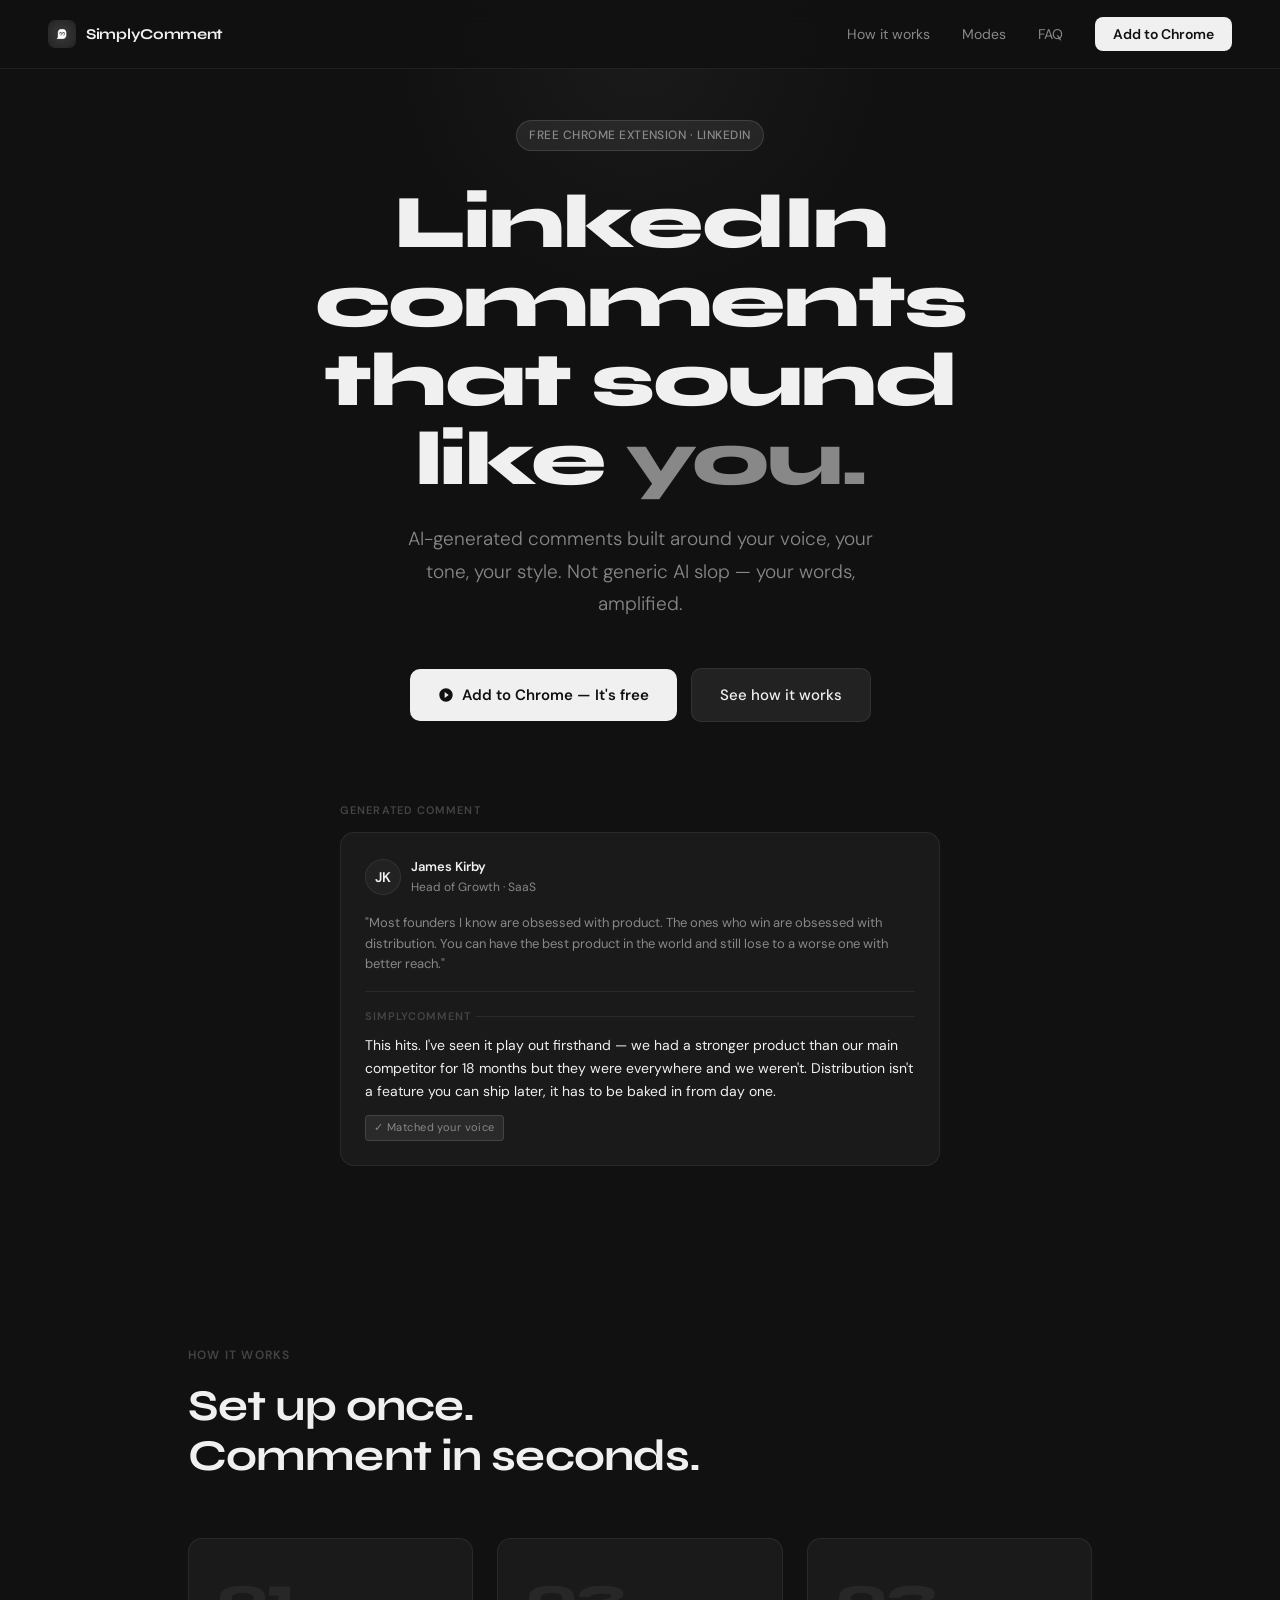
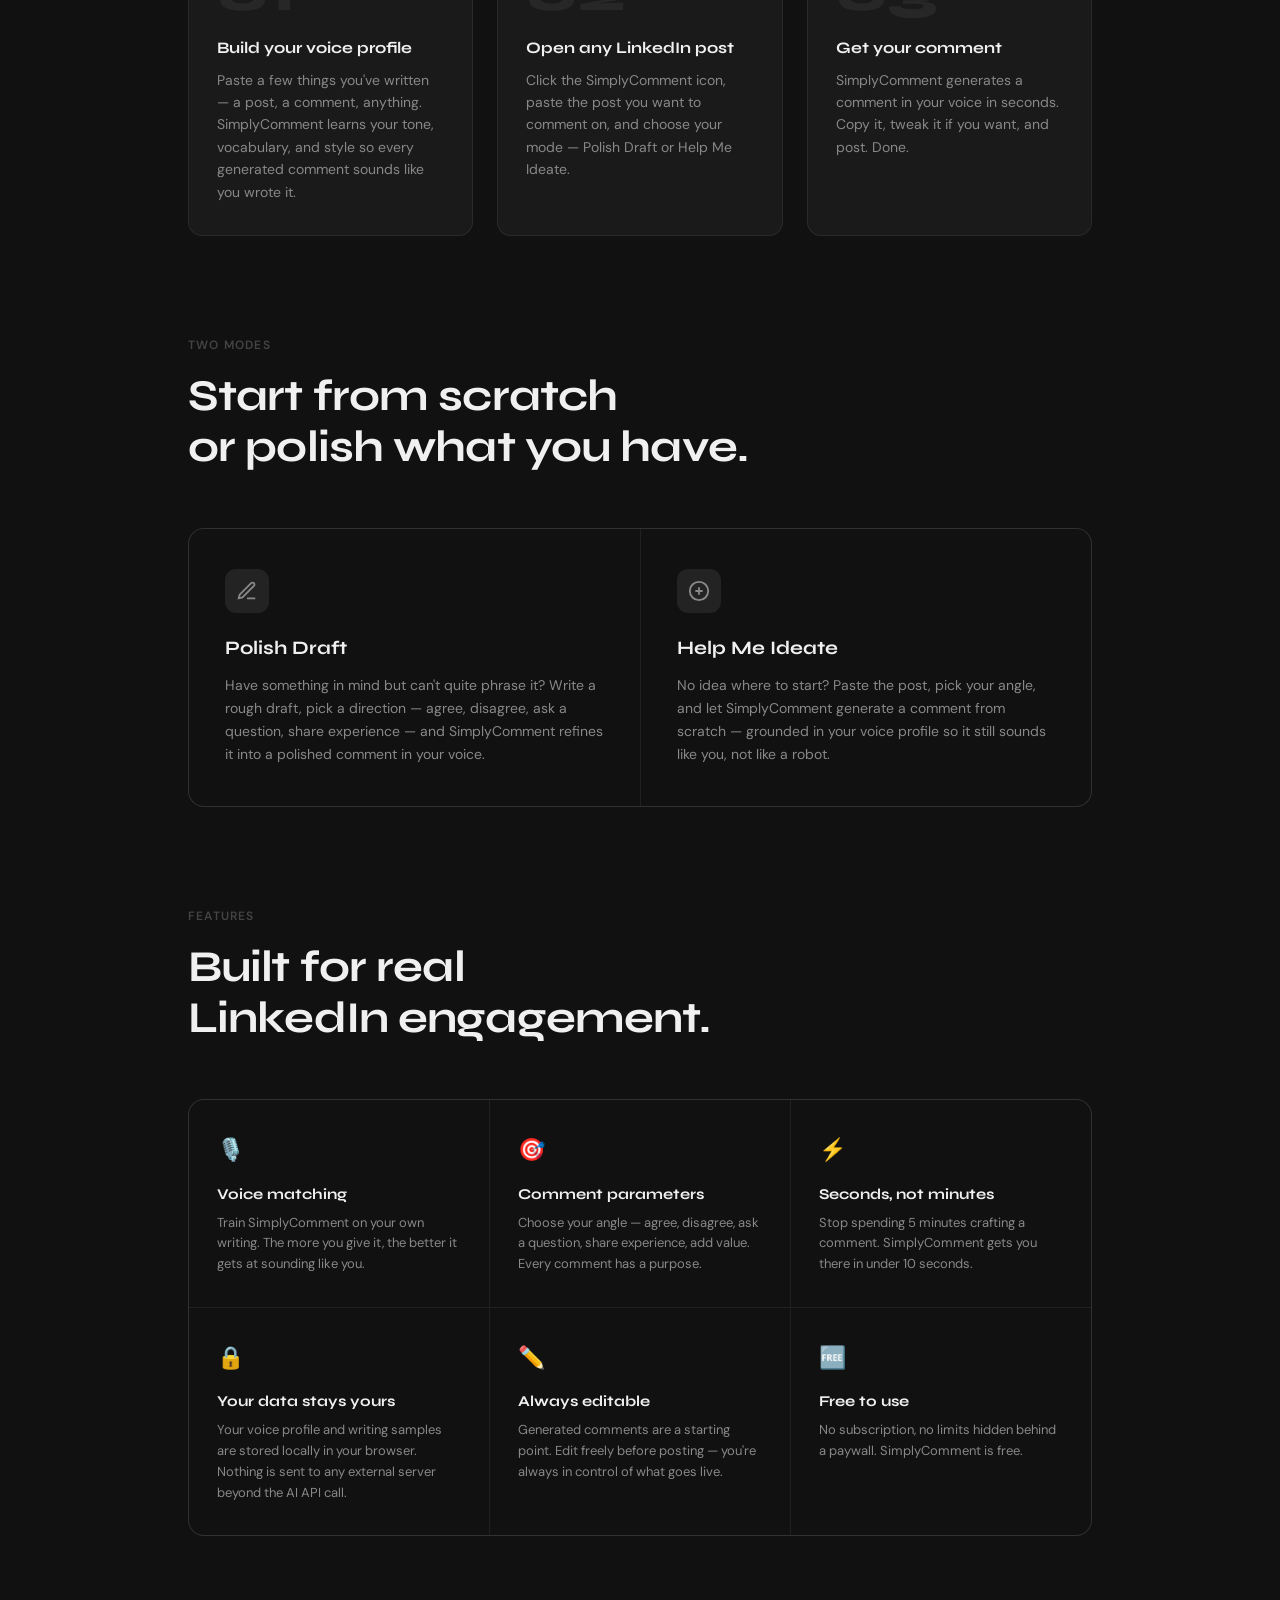
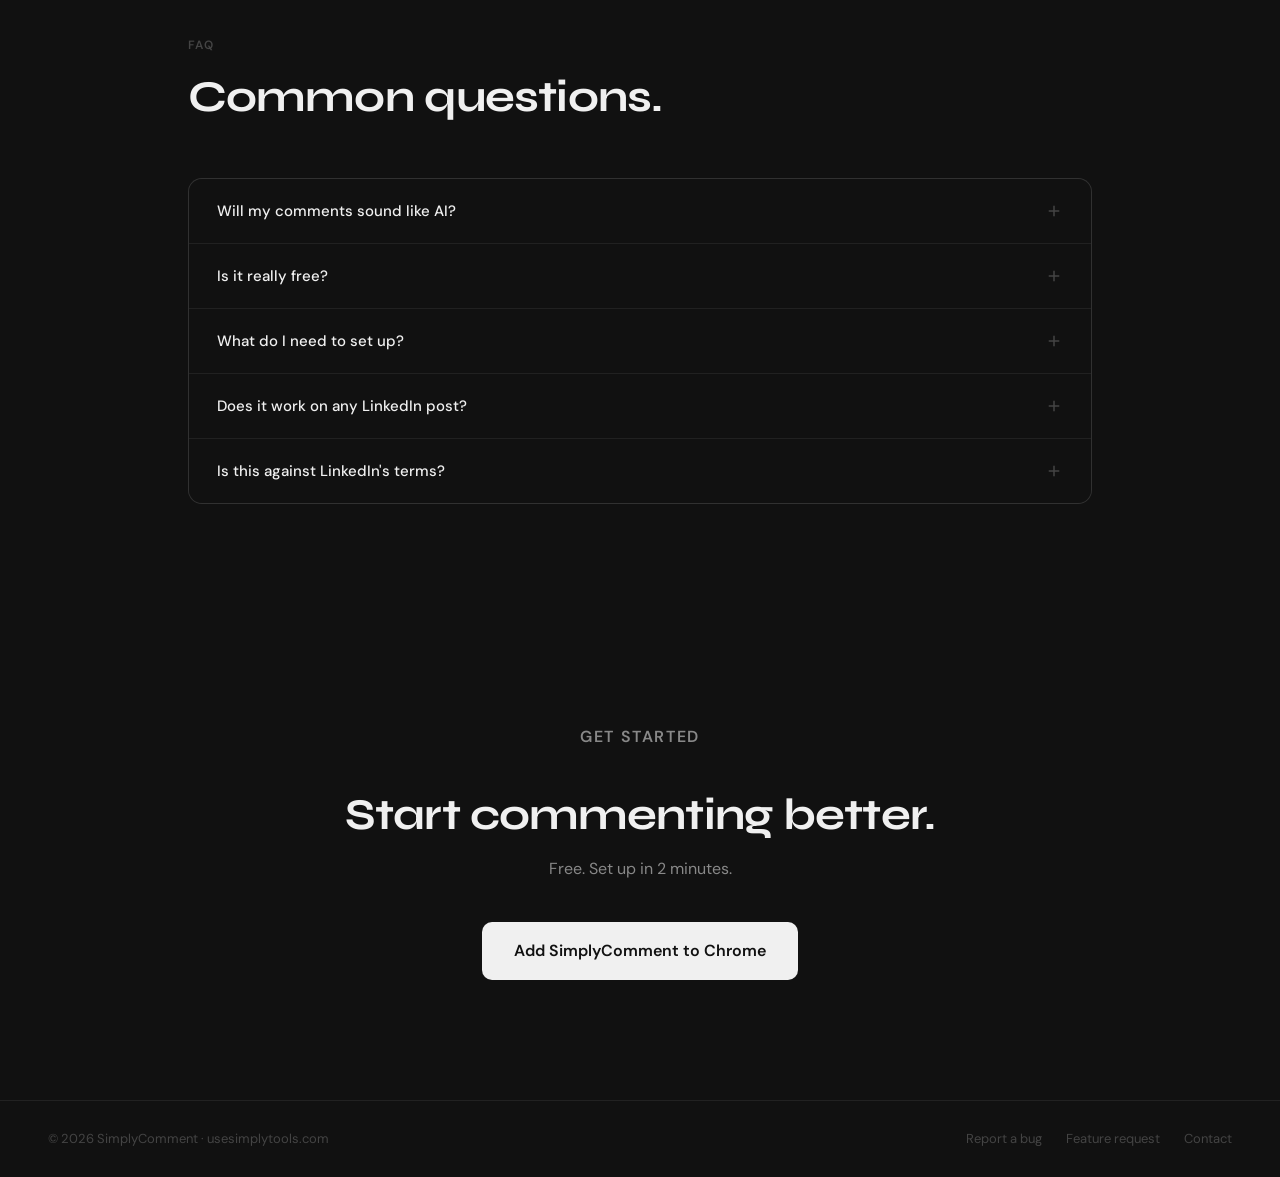
==== Website/index.html @ eca02850 "Add website branding and Tally feedback links, ship overlay and settings updates. Co-authored-by: Cu" ====
<!DOCTYPE html>
<html lang="en">
<head>
  <meta charset="UTF-8"/>
  <meta name="viewport" content="width=device-width, initial-scale=1.0"/>
  <title>SimplyComment — AI LinkedIn Comments That Sound Like You</title>
  <meta name="description" content="Generate personalised LinkedIn comments that match your tone and voice. Polish drafts or ideate from scratch. Free Chrome extension."/>
  <meta property="og:title" content="SimplyComment — AI LinkedIn Comments That Sound Like You"/>
  <meta property="og:description" content="Generate LinkedIn comments that match your tone. Built around your voice profile."/>
  <meta property="og:type" content="website"/>
  <link rel="icon" type="image/png" sizes="16x16" href="favicon.png"/>
  <link rel="apple-touch-icon" href="apple-touch-icon.png"/>
  <link rel="preconnect" href="https://fonts.googleapis.com"/>
  <link rel="preconnect" href="https://fonts.gstatic.com" crossorigin/>
  <link href="https://fonts.googleapis.com/css2?family=Syne:wght@400;500;600;700;800&family=DM+Sans:ital,wght@0,300;0,400;0,500;1,300&display=swap" rel="stylesheet"/>
  <style>
    *, *::before, *::after { box-sizing: border-box; margin: 0; padding: 0; }

    :root {
      --bg: #111111;
      --bg2: #1a1a1a;
      --bg3: #222222;
      --accent: #f0f0f0;
      --accent-dim: rgba(240,240,240,0.08);
      --accent-border: rgba(240,240,240,0.12);
      --text: #f0f0f0;
      --text2: #888;
      --text3: #444;
      --border: rgba(255,255,255,0.07);
    }

    html { scroll-behavior: smooth; }

    body {
      font-family: 'DM Sans', sans-serif;
      background: var(--bg);
      color: var(--text);
      line-height: 1.6;
      overflow-x: hidden;
    }

    /* ── Nav ── */
    nav {
      position: fixed;
      top: 0; left: 0; right: 0;
      z-index: 100;
      padding: 20px 48px;
      display: flex;
      align-items: center;
      justify-content: space-between;
      background: rgba(17,17,17,0.9);
      backdrop-filter: blur(12px);
      border-bottom: 1px solid var(--border);
    }

    .nav-logo {
      display: flex;
      align-items: center;
      gap: 10px;
      text-decoration: none;
      color: var(--text);
    }

    .nav-logomark {
      width: 28px;
      height: 28px;
      border-radius: 7px;
      overflow: hidden;
      flex-shrink: 0;
      background: var(--bg3);
    }

    .nav-logomark img {
      width: 100%;
      height: 100%;
      object-fit: cover;
    }

    .nav-name {
      font-family: 'Syne', sans-serif;
      font-weight: 700;
      font-size: 15px;
      letter-spacing: -0.02em;
    }

    .nav-links {
      display: flex;
      align-items: center;
      gap: 32px;
      list-style: none;
    }

    .nav-links a {
      color: var(--text2);
      text-decoration: none;
      font-size: 14px;
      transition: color 0.2s;
    }

    .nav-links a:hover { color: var(--text); }

    .nav-cta {
      background: var(--text) !important;
      color: #111 !important;
      padding: 8px 18px;
      border-radius: 8px;
      font-weight: 600 !important;
      transition: opacity 0.2s !important;
    }

    .nav-cta:hover { opacity: 0.85 !important; }

    /* ── Hero ── */
    .hero {
      min-height: 100vh;
      display: flex;
      flex-direction: column;
      align-items: center;
      justify-content: center;
      text-align: center;
      padding: 120px 40px 80px;
      position: relative;
      overflow: hidden;
    }

    .hero::before {
      content: '';
      position: absolute;
      top: -200px; left: 50%;
      transform: translateX(-50%);
      width: 500px; height: 500px;
      background: radial-gradient(circle, rgba(255,255,255,0.04) 0%, transparent 70%);
      pointer-events: none;
    }

    .hero-badge {
      display: inline-flex;
      align-items: center;
      gap: 6px;
      background: var(--accent-dim);
      border: 1px solid var(--accent-border);
      color: var(--text2);
      font-size: 12px;
      font-weight: 500;
      padding: 5px 12px;
      border-radius: 20px;
      margin-bottom: 32px;
      letter-spacing: 0.04em;
      text-transform: uppercase;
    }

    h1 {
      font-family: 'Syne', sans-serif;
      font-size: clamp(40px, 6.5vw, 76px);
      font-weight: 800;
      line-height: 1.04;
      letter-spacing: -0.03em;
      margin-bottom: 24px;
      max-width: 820px;
    }

    h1 em {
      font-style: normal;
      color: var(--text2);
    }

    .hero-sub {
      font-size: clamp(16px, 2vw, 19px);
      color: var(--text2);
      max-width: 480px;
      margin-bottom: 48px;
      font-weight: 300;
      line-height: 1.7;
    }

    .hero-actions {
      display: flex;
      align-items: center;
      gap: 14px;
      flex-wrap: wrap;
      justify-content: center;
      margin-bottom: 80px;
    }

    .btn-primary {
      display: inline-flex;
      align-items: center;
      gap: 8px;
      background: var(--text);
      color: #111;
      padding: 14px 28px;
      border-radius: 10px;
      text-decoration: none;
      font-weight: 600;
      font-size: 15px;
      transition: opacity 0.2s, transform 0.1s;
    }

    .btn-primary:hover { opacity: 0.9; transform: translateY(-1px); }

    .btn-secondary {
      display: inline-flex;
      align-items: center;
      gap: 8px;
      background: var(--bg3);
      color: var(--text);
      padding: 14px 28px;
      border-radius: 10px;
      text-decoration: none;
      font-weight: 500;
      font-size: 15px;
      border: 1px solid var(--border);
      transition: background 0.2s;
    }

    .btn-secondary:hover { background: #2a2a2a; }

    /* ── Comment demo card ── */
    .demo-wrap {
      width: 100%;
      max-width: 600px;
      display: flex;
      flex-direction: column;
      gap: 12px;
    }

    .demo-label {
      font-size: 11px;
      color: var(--text3);
      text-transform: uppercase;
      letter-spacing: 0.1em;
      text-align: left;
      font-weight: 600;
    }

    .demo-card {
      background: var(--bg2);
      border: 1px solid var(--border);
      border-radius: 14px;
      padding: 24px;
      text-align: left;
    }

    .demo-card-header {
      display: flex;
      align-items: center;
      gap: 10px;
      margin-bottom: 16px;
    }

    .demo-avatar {
      width: 36px;
      height: 36px;
      border-radius: 50%;
      background: var(--bg3);
      border: 1px solid var(--border);
      flex-shrink: 0;
      display: flex;
      align-items: center;
      justify-content: center;
      font-size: 14px;
      font-weight: 600;
    }

    .demo-meta { flex: 1; }
    .demo-name { font-size: 13px; font-weight: 600; }
    .demo-role { font-size: 12px; color: var(--text2); }

    .demo-post {
      font-size: 13px;
      color: var(--text2);
      line-height: 1.6;
      padding-bottom: 16px;
      border-bottom: 1px solid var(--border);
      margin-bottom: 16px;
    }

    .demo-comment-label {
      font-size: 11px;
      color: var(--text3);
      text-transform: uppercase;
      letter-spacing: 0.08em;
      font-weight: 600;
      margin-bottom: 8px;
      display: flex;
      align-items: center;
      gap: 6px;
    }

    .demo-comment-label::after {
      content: '';
      flex: 1;
      height: 1px;
      background: var(--border);
    }

    .demo-comment {
      font-size: 14px;
      color: var(--text);
      line-height: 1.65;
    }

    .demo-tag {
      display: inline-block;
      margin-top: 12px;
      font-size: 11px;
      background: var(--accent-dim);
      border: 1px solid var(--accent-border);
      color: var(--text2);
      padding: 3px 8px;
      border-radius: 4px;
      letter-spacing: 0.04em;
    }

    /* ── Section ── */
    .section {
      padding: 100px 48px;
      max-width: 1000px;
      margin: 0 auto;
    }

    .section-label {
      font-size: 12px;
      font-weight: 600;
      color: var(--text3);
      text-transform: uppercase;
      letter-spacing: 0.1em;
      margin-bottom: 16px;
    }

    h2 {
      font-family: 'Syne', sans-serif;
      font-size: clamp(28px, 4vw, 44px);
      font-weight: 700;
      letter-spacing: -0.02em;
      margin-bottom: 56px;
      line-height: 1.15;
    }

    /* ── How it works ── */
    .steps {
      display: grid;
      grid-template-columns: repeat(auto-fit, minmax(220px, 1fr));
      gap: 24px;
    }

    .step {
      background: var(--bg2);
      border: 1px solid var(--border);
      border-radius: 14px;
      padding: 32px 28px;
      transition: border-color 0.2s;
    }

    .step:hover { border-color: var(--accent-border); }

    .step-num {
      font-family: 'Syne', sans-serif;
      font-size: 48px;
      font-weight: 800;
      color: rgba(255,255,255,0.06);
      line-height: 1;
      margin-bottom: 16px;
    }

    .step h3 {
      font-family: 'Syne', sans-serif;
      font-size: 16px;
      font-weight: 700;
      margin-bottom: 8px;
    }

    .step p { font-size: 14px; color: var(--text2); line-height: 1.6; }

    /* ── Two modes ── */
    .modes {
      display: grid;
      grid-template-columns: 1fr 1fr;
      gap: 1px;
      background: var(--border);
      border: 1px solid var(--border);
      border-radius: 16px;
      overflow: hidden;
    }

    .mode {
      background: var(--bg);
      padding: 40px 36px;
      transition: background 0.2s;
    }

    .mode:hover { background: var(--bg2); }

    .mode-icon {
      width: 44px;
      height: 44px;
      background: var(--accent-dim);
      border-radius: 11px;
      display: flex;
      align-items: center;
      justify-content: center;
      margin-bottom: 20px;
    }

    .mode-icon svg { width: 22px; height: 22px; color: var(--text2); }

    .mode h3 {
      font-family: 'Syne', sans-serif;
      font-size: 19px;
      font-weight: 700;
      margin-bottom: 10px;
    }

    .mode p { font-size: 14px; color: var(--text2); line-height: 1.65; }

    /* ── Features ── */
    .features {
      display: grid;
      grid-template-columns: repeat(auto-fit, minmax(280px, 1fr));
      gap: 1px;
      background: var(--border);
      border: 1px solid var(--border);
      border-radius: 16px;
      overflow: hidden;
    }

    .feature {
      background: var(--bg);
      padding: 32px 28px;
      transition: background 0.2s;
    }

    .feature:hover { background: var(--bg2); }

    .feature-icon {
      font-size: 22px;
      margin-bottom: 14px;
    }

    .feature h3 {
      font-family: 'Syne', sans-serif;
      font-size: 15px;
      font-weight: 700;
      margin-bottom: 7px;
    }

    .feature p { font-size: 13px; color: var(--text2); line-height: 1.6; }

    /* ── FAQ ── */
    .faq-list {
      display: flex;
      flex-direction: column;
      gap: 1px;
      background: var(--border);
      border: 1px solid var(--border);
      border-radius: 14px;
      overflow: hidden;
    }

    .faq-item { background: var(--bg); }

    .faq-q {
      width: 100%;
      text-align: left;
      background: none;
      border: none;
      color: var(--text);
      padding: 22px 28px;
      font-size: 15px;
      font-weight: 500;
      cursor: pointer;
      display: flex;
      justify-content: space-between;
      align-items: center;
      gap: 16px;
      font-family: 'DM Sans', sans-serif;
      transition: background 0.15s;
    }

    .faq-q:hover { background: var(--bg2); }

    .faq-icon {
      width: 18px; height: 18px;
      flex-shrink: 0;
      color: var(--text3);
      transition: transform 0.2s;
    }

    .faq-item.open .faq-icon { transform: rotate(45deg); }

    .faq-a {
      display: none;
      padding: 0 28px 22px;
      font-size: 14px;
      color: var(--text2);
      line-height: 1.7;
    }

    .faq-item.open .faq-a { display: block; }

    /* ── Footer CTA ── */
    .footer-cta {
      padding: 120px 48px;
      text-align: center;
    }

    .footer-cta h2 { margin-bottom: 16px; }
    .footer-cta p { color: var(--text2); margin-bottom: 40px; font-size: 16px; }

    /* ── Footer ── */
    footer {
      border-top: 1px solid var(--border);
      padding: 28px 48px;
      display: flex;
      align-items: center;
      justify-content: space-between;
      gap: 16px;
      flex-wrap: wrap;
    }

    .footer-left { font-size: 13px; color: var(--text3); }
    .footer-left a { color: var(--text3); text-decoration: none; }

    .footer-links { display: flex; gap: 24px; }
    .footer-links a {
      font-size: 13px;
      color: var(--text3);
      text-decoration: none;
      transition: color 0.2s;
    }
    .footer-links a:hover { color: var(--text2); }

    /* ── Responsive ── */
    @media (max-width: 640px) {
      nav { padding: 16px 20px; }
      .nav-links { display: none; }
      .hero { padding: 100px 20px 60px; }
      .section { padding: 60px 20px; }
      .footer-cta { padding: 60px 20px; }
      footer { padding: 24px 20px; flex-direction: column; align-items: flex-start; }
      .modes { grid-template-columns: 1fr; }
    }
  </style>
</head>
<body>

  <!-- Nav -->
  <nav>
    <a href="/" class="nav-logo">
      <div class="nav-logomark">
        <img src="logo.png" alt="SimplyComment"/>
      </div>
      <span class="nav-name">SimplyComment</span>
    </a>
    <ul class="nav-links">
      <li><a href="#how-it-works">How it works</a></li>
      <li><a href="#modes">Modes</a></li>
      <li><a href="#faq">FAQ</a></li>
      <li><a href="https://chromewebstore.google.com/detail/simplycomment/elojcifdknhfknoifhdmhjhgbiejdcjo" target="_blank" class="nav-cta">Add to Chrome</a></li>
    </ul>
  </nav>

  <!-- Hero -->
  <section class="hero">
    <div class="hero-badge">Free Chrome Extension · LinkedIn</div>
    <h1>LinkedIn comments<br/>that sound like <em>you.</em></h1>
    <p class="hero-sub">AI-generated comments built around your voice, your tone, your style. Not generic AI slop — your words, amplified.</p>
    <div class="hero-actions">
      <a href="https://chromewebstore.google.com/detail/simplycomment/elojcifdknhfknoifhdmhjhgbiejdcjo" target="_blank" class="btn-primary">
        <svg width="16" height="16" viewBox="0 0 24 24" fill="currentColor"><path d="M12 2C6.48 2 2 6.48 2 12s4.48 10 10 10 10-4.48 10-10S17.52 2 12 2zm-2 14.5v-9l6 4.5-6 4.5z"/></svg>
        Add to Chrome — It's free
      </a>
      <a href="#how-it-works" class="btn-secondary">
        See how it works
      </a>
    </div>

    <!-- Demo card -->
    <div class="demo-wrap">
      <p class="demo-label">Generated comment</p>
      <div class="demo-card">
        <div class="demo-card-header">
          <div class="demo-avatar">JK</div>
          <div class="demo-meta">
            <div class="demo-name">James Kirby</div>
            <div class="demo-role">Head of Growth · SaaS</div>
          </div>
        </div>
        <p class="demo-post">"Most founders I know are obsessed with product. The ones who win are obsessed with distribution. You can have the best product in the world and still lose to a worse one with better reach."</p>
        <div class="demo-comment-label">SimplyComment</div>
        <p class="demo-comment">This hits. I've seen it play out firsthand — we had a stronger product than our main competitor for 18 months but they were everywhere and we weren't. Distribution isn't a feature you can ship later, it has to be baked in from day one.</p>
        <span class="demo-tag">✓ Matched your voice</span>
      </div>
    </div>
  </section>

  <!-- How it works -->
  <section class="section" id="how-it-works">
    <p class="section-label">How it works</p>
    <h2>Set up once.<br/>Comment in seconds.</h2>
    <div class="steps">
      <div class="step">
        <div class="step-num">01</div>
        <h3>Build your voice profile</h3>
        <p>Paste a few things you've written — a post, a comment, anything. SimplyComment learns your tone, vocabulary, and style so every generated comment sounds like you wrote it.</p>
      </div>
      <div class="step">
        <div class="step-num">02</div>
        <h3>Open any LinkedIn post</h3>
        <p>Click the SimplyComment icon, paste the post you want to comment on, and choose your mode — Polish Draft or Help Me Ideate.</p>
      </div>
      <div class="step">
        <div class="step-num">03</div>
        <h3>Get your comment</h3>
        <p>SimplyComment generates a comment in your voice in seconds. Copy it, tweak it if you want, and post. Done.</p>
      </div>
    </div>
  </section>

  <!-- Two modes -->
  <section class="section" style="padding-top:0;" id="modes">
    <p class="section-label">Two modes</p>
    <h2>Start from scratch<br/>or polish what you have.</h2>
    <div class="modes">
      <div class="mode">
        <div class="mode-icon">
          <svg viewBox="0 0 24 24" fill="none" stroke="currentColor" stroke-width="2">
            <path d="M12 20h9"/><path d="M16.5 3.5a2.121 2.121 0 0 1 3 3L7 19l-4 1 1-4L16.5 3.5z"/>
          </svg>
        </div>
        <h3>Polish Draft</h3>
        <p>Have something in mind but can't quite phrase it? Write a rough draft, pick a direction — agree, disagree, ask a question, share experience — and SimplyComment refines it into a polished comment in your voice.</p>
      </div>
      <div class="mode">
        <div class="mode-icon">
          <svg viewBox="0 0 24 24" fill="none" stroke="currentColor" stroke-width="2">
            <circle cx="12" cy="12" r="10"/><line x1="12" y1="8" x2="12" y2="16"/><line x1="8" y1="12" x2="16" y2="12"/>
          </svg>
        </div>
        <h3>Help Me Ideate</h3>
        <p>No idea where to start? Paste the post, pick your angle, and let SimplyComment generate a comment from scratch — grounded in your voice profile so it still sounds like you, not like a robot.</p>
      </div>
    </div>
  </section>

  <!-- Features -->
  <section class="section" style="padding-top:0;">
    <p class="section-label">Features</p>
    <h2>Built for real<br/>LinkedIn engagement.</h2>
    <div class="features">
      <div class="feature">
        <div class="feature-icon">🎙️</div>
        <h3>Voice matching</h3>
        <p>Train SimplyComment on your own writing. The more you give it, the better it gets at sounding like you.</p>
      </div>
      <div class="feature">
        <div class="feature-icon">🎯</div>
        <h3>Comment parameters</h3>
        <p>Choose your angle — agree, disagree, ask a question, share experience, add value. Every comment has a purpose.</p>
      </div>
      <div class="feature">
        <div class="feature-icon">⚡</div>
        <h3>Seconds, not minutes</h3>
        <p>Stop spending 5 minutes crafting a comment. SimplyComment gets you there in under 10 seconds.</p>
      </div>
      <div class="feature">
        <div class="feature-icon">🔒</div>
        <h3>Your data stays yours</h3>
        <p>Your voice profile and writing samples are stored locally in your browser. Nothing is sent to any external server beyond the AI API call.</p>
      </div>
      <div class="feature">
        <div class="feature-icon">✏️</div>
        <h3>Always editable</h3>
        <p>Generated comments are a starting point. Edit freely before posting — you're always in control of what goes live.</p>
      </div>
      <div class="feature">
        <div class="feature-icon">🆓</div>
        <h3>Free to use</h3>
        <p>No subscription, no limits hidden behind a paywall. SimplyComment is free.</p>
      </div>
    </div>
  </section>

  <!-- FAQ -->
  <section class="section" style="padding-top:0;" id="faq">
    <p class="section-label">FAQ</p>
    <h2>Common questions.</h2>
    <div class="faq-list">
      <div class="faq-item">
        <button class="faq-q">
          Will my comments sound like AI?
          <svg class="faq-icon" viewBox="0 0 24 24" fill="none" stroke="currentColor" stroke-width="2"><line x1="12" y1="5" x2="12" y2="19"/><line x1="5" y1="12" x2="19" y2="12"/></svg>
        </button>
        <div class="faq-a">That's exactly what we designed against. SimplyComment builds a voice profile from your own writing, so generated comments reflect your vocabulary, sentence structure, and tone. The more writing samples you give it, the more authentic the output. You should still review before posting — but they won't read like generic AI.</div>
      </div>
      <div class="faq-item">
        <button class="faq-q">
          Is it really free?
          <svg class="faq-icon" viewBox="0 0 24 24" fill="none" stroke="currentColor" stroke-width="2"><line x1="12" y1="5" x2="12" y2="19"/><line x1="5" y1="12" x2="19" y2="12"/></svg>
        </button>
        <div class="faq-a">Yes. No subscription, no credit limit, no premium tier. SimplyComment is free.</div>
      </div>
      <div class="faq-item">
        <button class="faq-q">
          What do I need to set up?
          <svg class="faq-icon" viewBox="0 0 24 24" fill="none" stroke="currentColor" stroke-width="2"><line x1="12" y1="5" x2="12" y2="19"/><line x1="5" y1="12" x2="19" y2="12"/></svg>
        </button>
        <div class="faq-a">Install the extension, then go to Settings and fill in your name, industry, and LinkedIn URL. Paste at least one post and one comment you've written — this trains your voice profile. That's it. The whole setup takes about 2 minutes.</div>
      </div>
      <div class="faq-item">
        <button class="faq-q">
          Does it work on any LinkedIn post?
          <svg class="faq-icon" viewBox="0 0 24 24" fill="none" stroke="currentColor" stroke-width="2"><line x1="12" y1="5" x2="12" y2="19"/><line x1="5" y1="12" x2="19" y2="12"/></svg>
        </button>
        <div class="faq-a">Yes. You paste the post text into the SimplyComment popup, so it works on any LinkedIn post regardless of format.</div>
      </div>
      <div class="faq-item">
        <button class="faq-q">
          Is this against LinkedIn's terms?
          <svg class="faq-icon" viewBox="0 0 24 24" fill="none" stroke="currentColor" stroke-width="2"><line x1="12" y1="5" x2="12" y2="19"/><line x1="5" y1="12" x2="19" y2="12"/></svg>
        </button>
        <div class="faq-a">SimplyComment is a writing assistant — it helps you write better comments, just like using Grammarly or any other writing tool. You review and post the comment yourself. It does not automate any LinkedIn actions or interact with LinkedIn's API.</div>
      </div>
    </div>
  </section>

  <!-- Footer CTA -->
  <section class="footer-cta">
    <p class="section-label">Get started</p>
    <h2>Start commenting better.</h2>
    <p>Free. Set up in 2 minutes.</p>
    <a href="https://chromewebstore.google.com/detail/simplycomment/elojcifdknhfknoifhdmhjhgbiejdcjo" target="_blank" class="btn-primary" style="font-size:16px;padding:16px 32px;">
      Add SimplyComment to Chrome
    </a>
  </section>

  <!-- Footer -->
  <footer>
    <div class="footer-left">
      <span>© 2026 SimplyComment · </span>
      <a href="https://usesimplytools.com" target="_blank">usesimplytools.com</a>
    </div>
    <div class="footer-links">
      <a href="https://tally.so/r/lbY7ZV" target="_blank" rel="noopener noreferrer">Report a bug</a>
      <a href="https://tally.so/r/9qREPE" target="_blank" rel="noopener noreferrer">Feature request</a>
      <a href="mailto:hello@usesimplytools.com">Contact</a>
    </div>
  </footer>

  <script>
    document.querySelectorAll('.faq-q').forEach(btn => {
      btn.addEventListener('click', () => {
        const item = btn.parentElement;
        const isOpen = item.classList.contains('open');
        document.querySelectorAll('.faq-item').forEach(i => i.classList.remove('open'));
        if (!isOpen) item.classList.add('open');
      });
    });

    const observer = new IntersectionObserver(entries => {
      entries.forEach(e => {
        if (e.isIntersecting) {
          e.target.style.opacity = '1';
          e.target.style.transform = 'translateY(0)';
        }
      });
    }, { threshold: 0.1 });

    document.querySelectorAll('.step, .feature, .mode').forEach(el => {
      el.style.opacity = '0';
      el.style.transform = 'translateY(20px)';
      el.style.transition = 'opacity 0.5s ease, transform 0.5s ease';
      observer.observe(el);
    });
  </script>
</body>
</html>
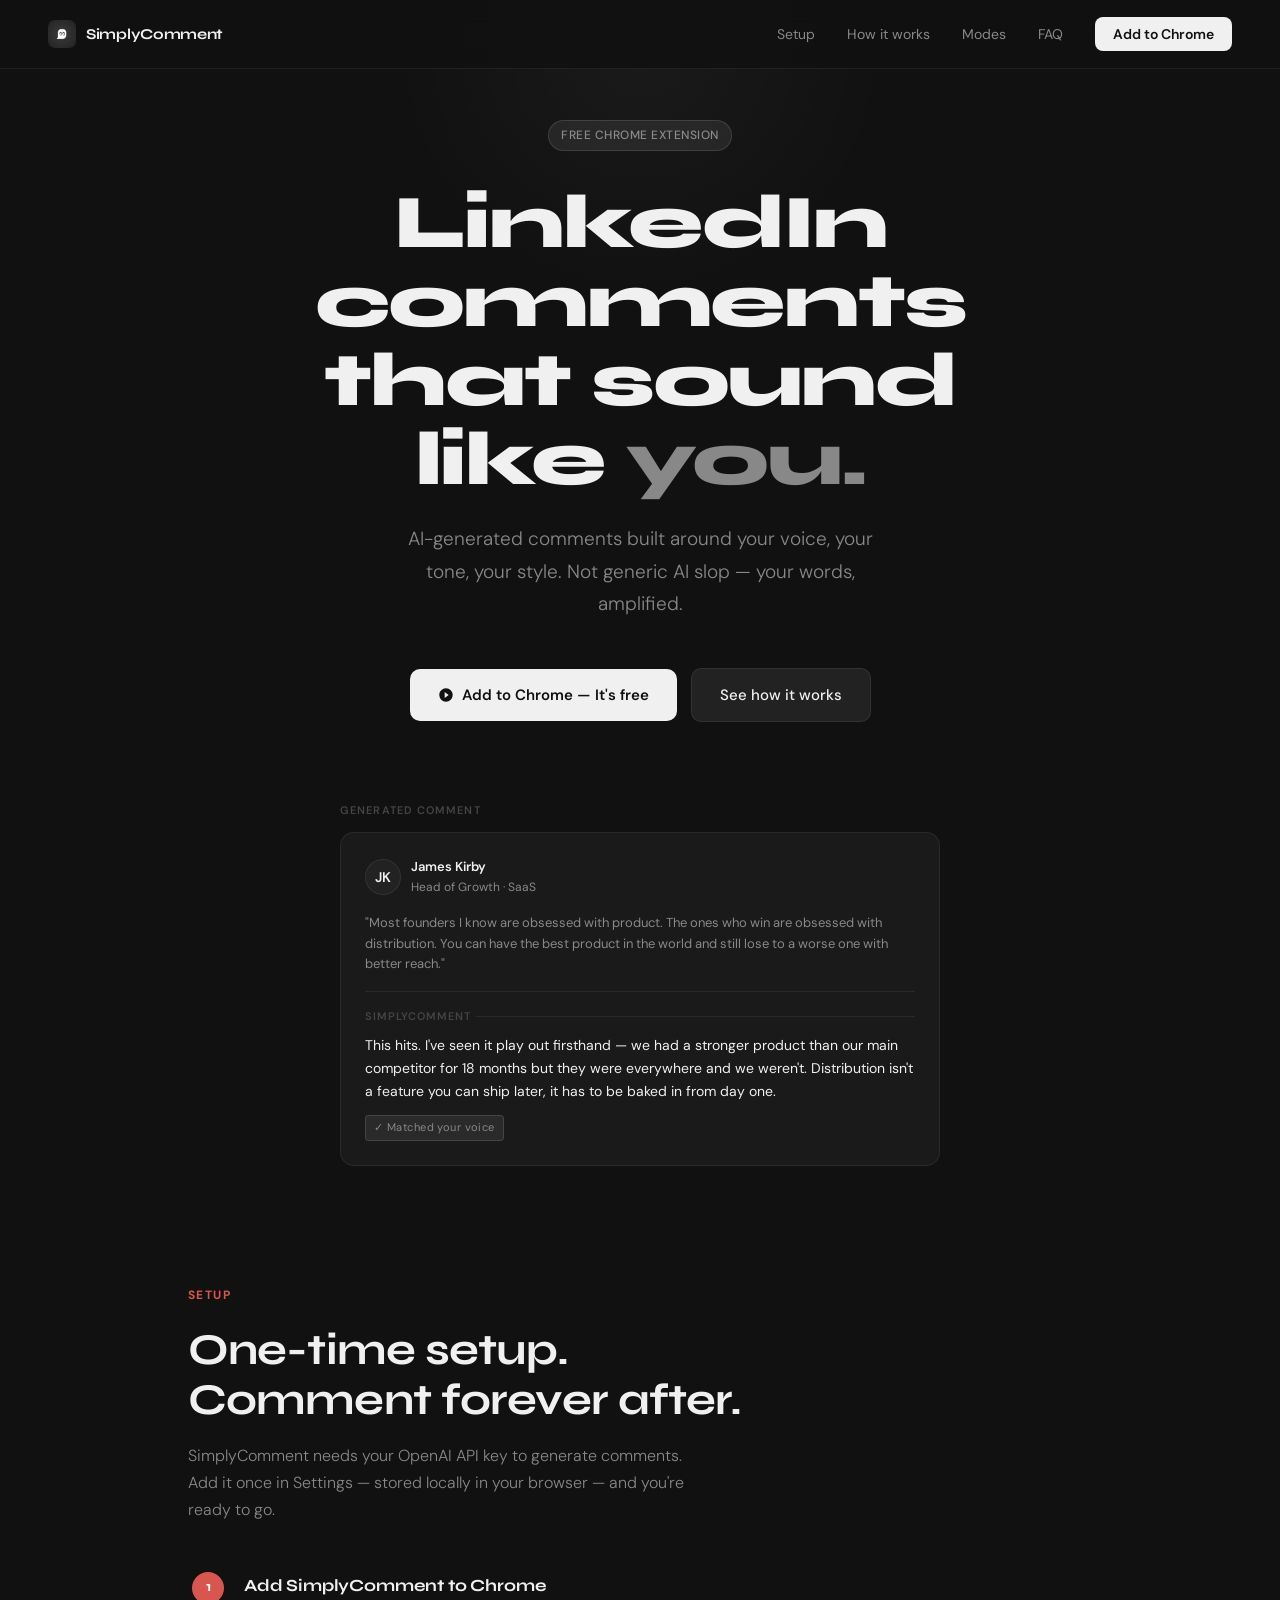
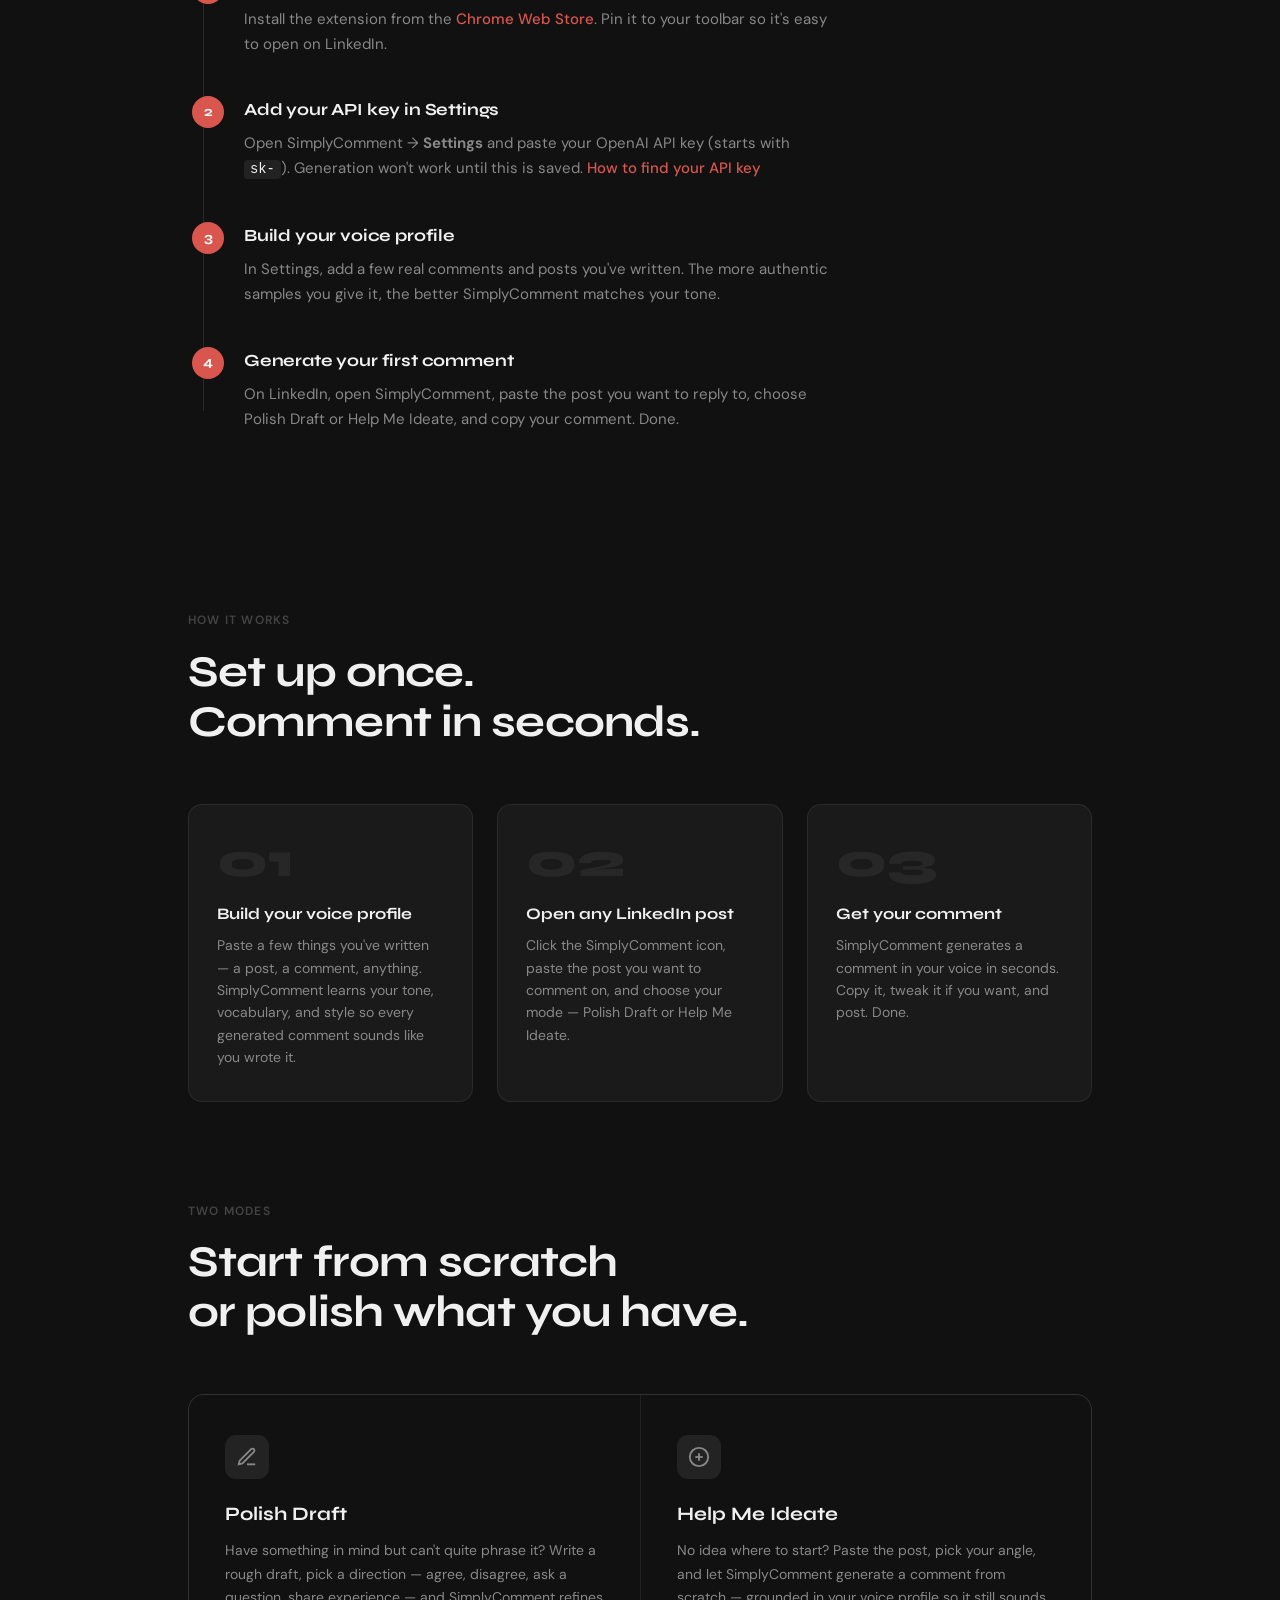
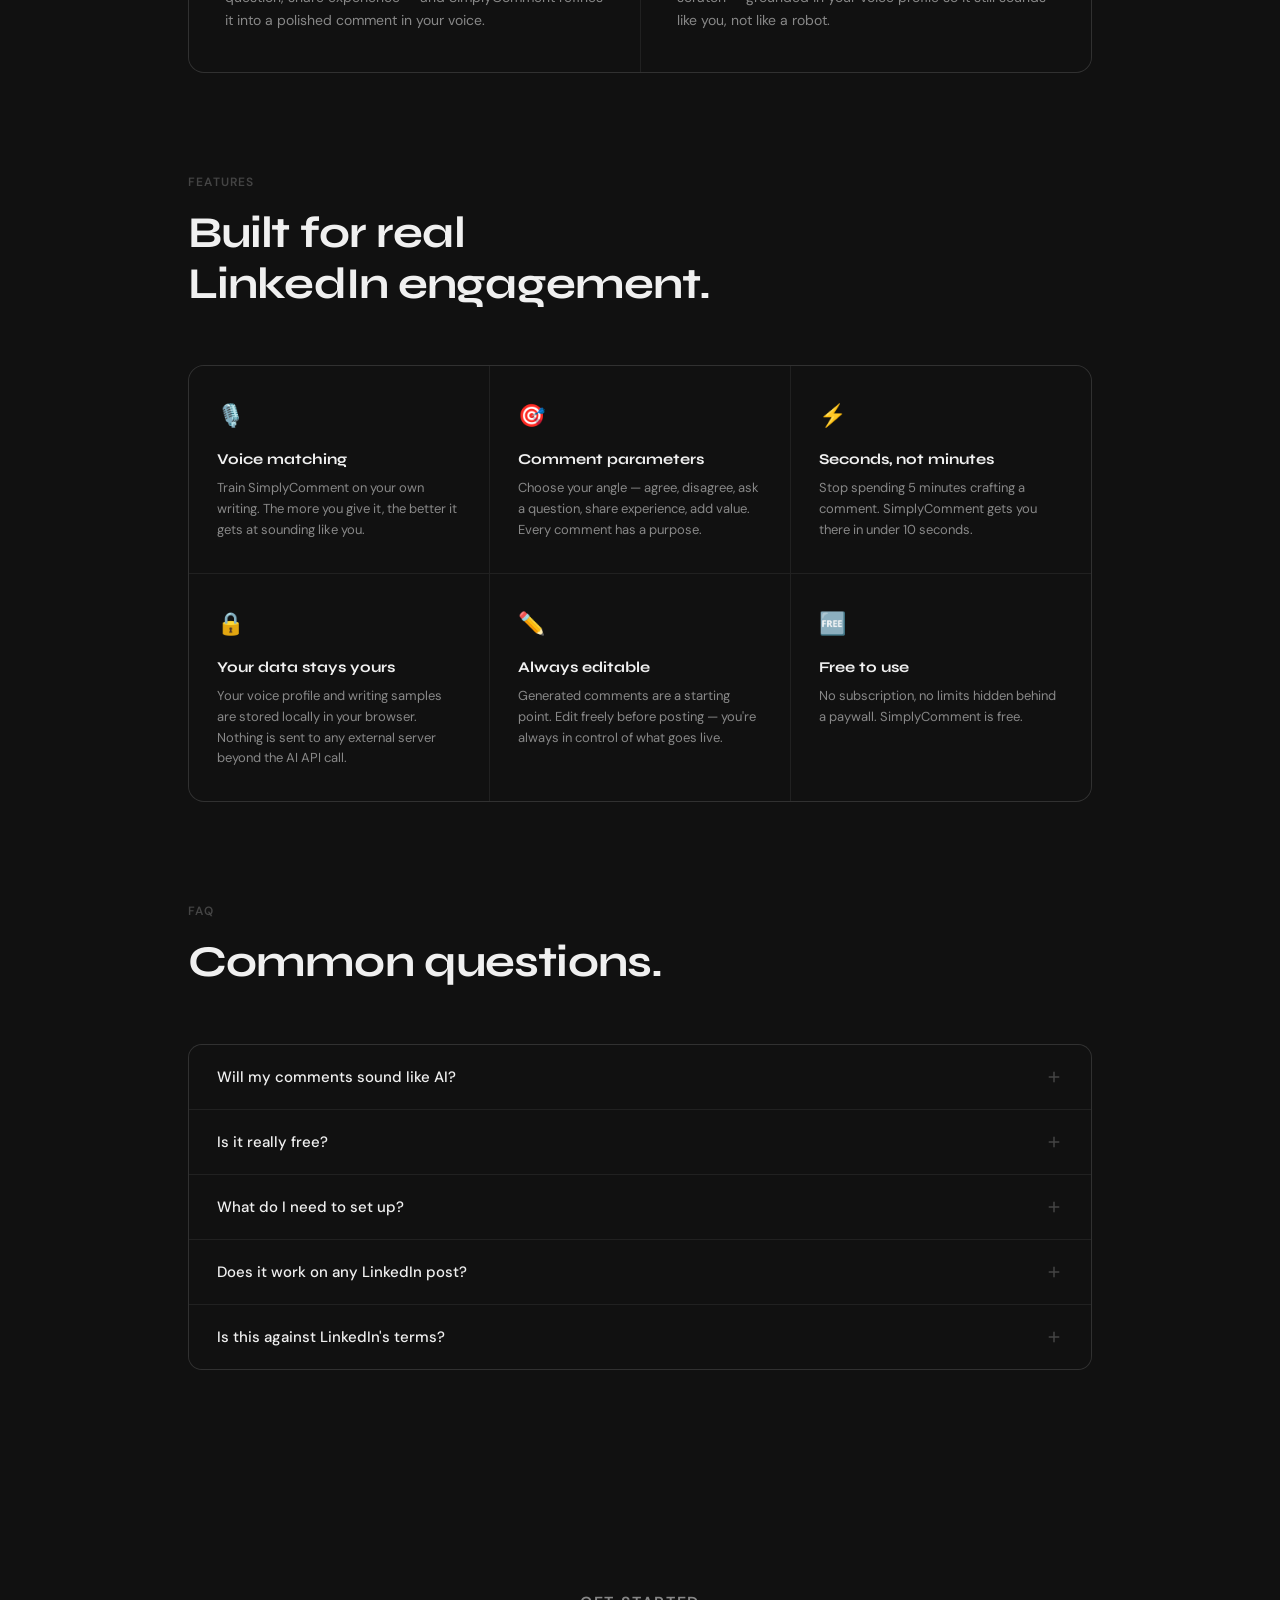
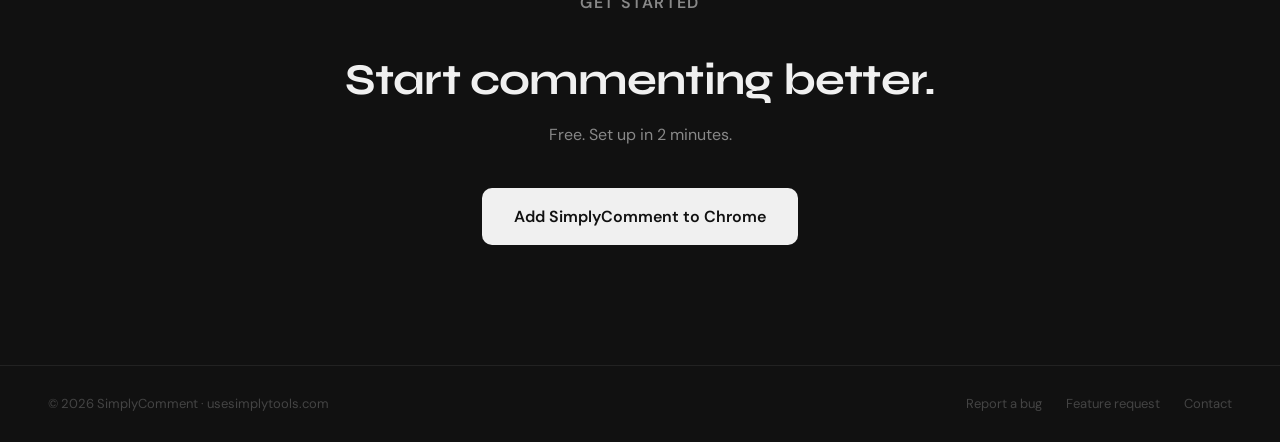
==== commit 91325799: "Link hero badge to Chrome Web Store and add API key setup section. Co-authored-by: Cursor <cursorage" ====
--- a/Website/index.html
+++ b/Website/index.html
@@ -27,6 +27,7 @@
       --text2: #888;
       --text3: #444;
       --border: rgba(255,255,255,0.07);
+      --setup-accent: #d8564e;
     }
 
     html { scroll-behavior: smooth; }
@@ -147,6 +148,13 @@
       margin-bottom: 32px;
       letter-spacing: 0.04em;
       text-transform: uppercase;
+      text-decoration: none;
+      transition: color 0.2s, border-color 0.2s;
+    }
+
+    .hero-badge:hover {
+      color: var(--text);
+      border-color: rgba(255, 255, 255, 0.2);
     }
 
     h1 {
@@ -372,6 +380,113 @@
 
     .step p { font-size: 14px; color: var(--text2); line-height: 1.6; }
 
+    /* ── Setup ── */
+    .setup-section {
+      padding-top: 40px;
+      padding-bottom: 80px;
+    }
+
+    .setup-label {
+      font-size: 12px;
+      font-weight: 700;
+      color: var(--setup-accent);
+      text-transform: uppercase;
+      letter-spacing: 0.12em;
+      margin-bottom: 20px;
+    }
+
+    .setup-section h2.setup-heading {
+      font-family: 'Syne', sans-serif;
+      font-size: clamp(28px, 4vw, 44px);
+      font-weight: 700;
+      letter-spacing: -0.02em;
+      line-height: 1.15;
+      margin-bottom: 16px;
+    }
+
+    .setup-intro {
+      font-size: 16px;
+      color: var(--text2);
+      max-width: 520px;
+      line-height: 1.7;
+      margin-bottom: 48px;
+      font-weight: 300;
+    }
+
+    .setup-timeline {
+      list-style: none;
+      margin: 0;
+      padding: 0 0 0 4px;
+      position: relative;
+      max-width: 640px;
+    }
+
+    .setup-timeline::before {
+      content: '';
+      position: absolute;
+      left: 15px;
+      top: 20px;
+      bottom: 20px;
+      width: 1px;
+      background: rgba(255, 255, 255, 0.1);
+    }
+
+    .setup-step {
+      position: relative;
+      padding: 0 0 40px 52px;
+    }
+
+    .setup-step:last-child { padding-bottom: 0; }
+
+    .setup-step-num {
+      position: absolute;
+      left: 0;
+      top: 0;
+      width: 32px;
+      height: 32px;
+      border-radius: 50%;
+      background: var(--setup-accent);
+      color: #fff;
+      font-family: 'Syne', sans-serif;
+      font-size: 14px;
+      font-weight: 700;
+      display: flex;
+      align-items: center;
+      justify-content: center;
+      z-index: 1;
+    }
+
+    .setup-step h3 {
+      font-family: 'Syne', sans-serif;
+      font-size: 17px;
+      font-weight: 700;
+      margin-bottom: 8px;
+      letter-spacing: -0.01em;
+    }
+
+    .setup-step p {
+      font-size: 15px;
+      color: var(--text2);
+      line-height: 1.65;
+    }
+
+    .setup-step a {
+      color: var(--setup-accent);
+      text-decoration: none;
+      font-weight: 500;
+    }
+
+    .setup-step a:hover { text-decoration: underline; }
+
+    .setup-step code {
+      font-family: ui-monospace, 'Cascadia Code', 'Segoe UI Mono', monospace;
+      font-size: 0.92em;
+      color: var(--text);
+      background: var(--bg3);
+      padding: 2px 6px;
+      border-radius: 4px;
+    }
+
     /* ── Two modes ── */
     .modes {
       display: grid;
@@ -553,6 +668,7 @@
       <span class="nav-name">SimplyComment</span>
     </a>
     <ul class="nav-links">
+      <li><a href="#setup">Setup</a></li>
       <li><a href="#how-it-works">How it works</a></li>
       <li><a href="#modes">Modes</a></li>
       <li><a href="#faq">FAQ</a></li>
@@ -562,7 +678,7 @@
 
   <!-- Hero -->
   <section class="hero">
-    <div class="hero-badge">Free Chrome Extension · LinkedIn</div>
+    <a href="https://chromewebstore.google.com/detail/simplycomment/elojcifdknhfknoifhdmhjhgbiejdcjo" target="_blank" rel="noopener noreferrer" class="hero-badge">Free Chrome Extension</a>
     <h1>LinkedIn comments<br/>that sound like <em>you.</em></h1>
     <p class="hero-sub">AI-generated comments built around your voice, your tone, your style. Not generic AI slop — your words, amplified.</p>
     <div class="hero-actions">
@@ -594,6 +710,35 @@
     </div>
   </section>
 
+  <!-- Setup -->
+  <section class="section setup-section" id="setup">
+    <p class="setup-label">Setup</p>
+    <h2 class="setup-heading">One-time setup.<br/>Comment forever after.</h2>
+    <p class="setup-intro">SimplyComment needs your OpenAI API key to generate comments. Add it once in Settings — stored locally in your browser — and you're ready to go.</p>
+    <ol class="setup-timeline">
+      <li class="setup-step">
+        <span class="setup-step-num" aria-hidden="true">1</span>
+        <h3>Add SimplyComment to Chrome</h3>
+        <p>Install the extension from the <a href="https://chromewebstore.google.com/detail/simplycomment/elojcifdknhfknoifhdmhjhgbiejdcjo" target="_blank" rel="noopener noreferrer">Chrome Web Store</a>. Pin it to your toolbar so it's easy to open on LinkedIn.</p>
+      </li>
+      <li class="setup-step">
+        <span class="setup-step-num" aria-hidden="true">2</span>
+        <h3>Add your API key in Settings</h3>
+        <p>Open SimplyComment → <strong>Settings</strong> and paste your OpenAI API key (starts with <code>sk-</code>). Generation won't work until this is saved. <a href="https://platform.openai.com/api-keys" target="_blank" rel="noopener noreferrer">How to find your API key</a></p>
+      </li>
+      <li class="setup-step">
+        <span class="setup-step-num" aria-hidden="true">3</span>
+        <h3>Build your voice profile</h3>
+        <p>In Settings, add a few real comments and posts you've written. The more authentic samples you give it, the better SimplyComment matches your tone.</p>
+      </li>
+      <li class="setup-step">
+        <span class="setup-step-num" aria-hidden="true">4</span>
+        <h3>Generate your first comment</h3>
+        <p>On LinkedIn, open SimplyComment, paste the post you want to reply to, choose Polish Draft or Help Me Ideate, and copy your comment. Done.</p>
+      </li>
+    </ol>
+  </section>
+
   <!-- How it works -->
   <section class="section" id="how-it-works">
     <p class="section-label">How it works</p>
@@ -766,7 +911,7 @@
       });
     }, { threshold: 0.1 });
 
-    document.querySelectorAll('.step, .feature, .mode').forEach(el => {
+    document.querySelectorAll('.step, .feature, .mode, .setup-step').forEach(el => {
       el.style.opacity = '0';
       el.style.transform = 'translateY(20px)';
       el.style.transition = 'opacity 0.5s ease, transform 0.5s ease';
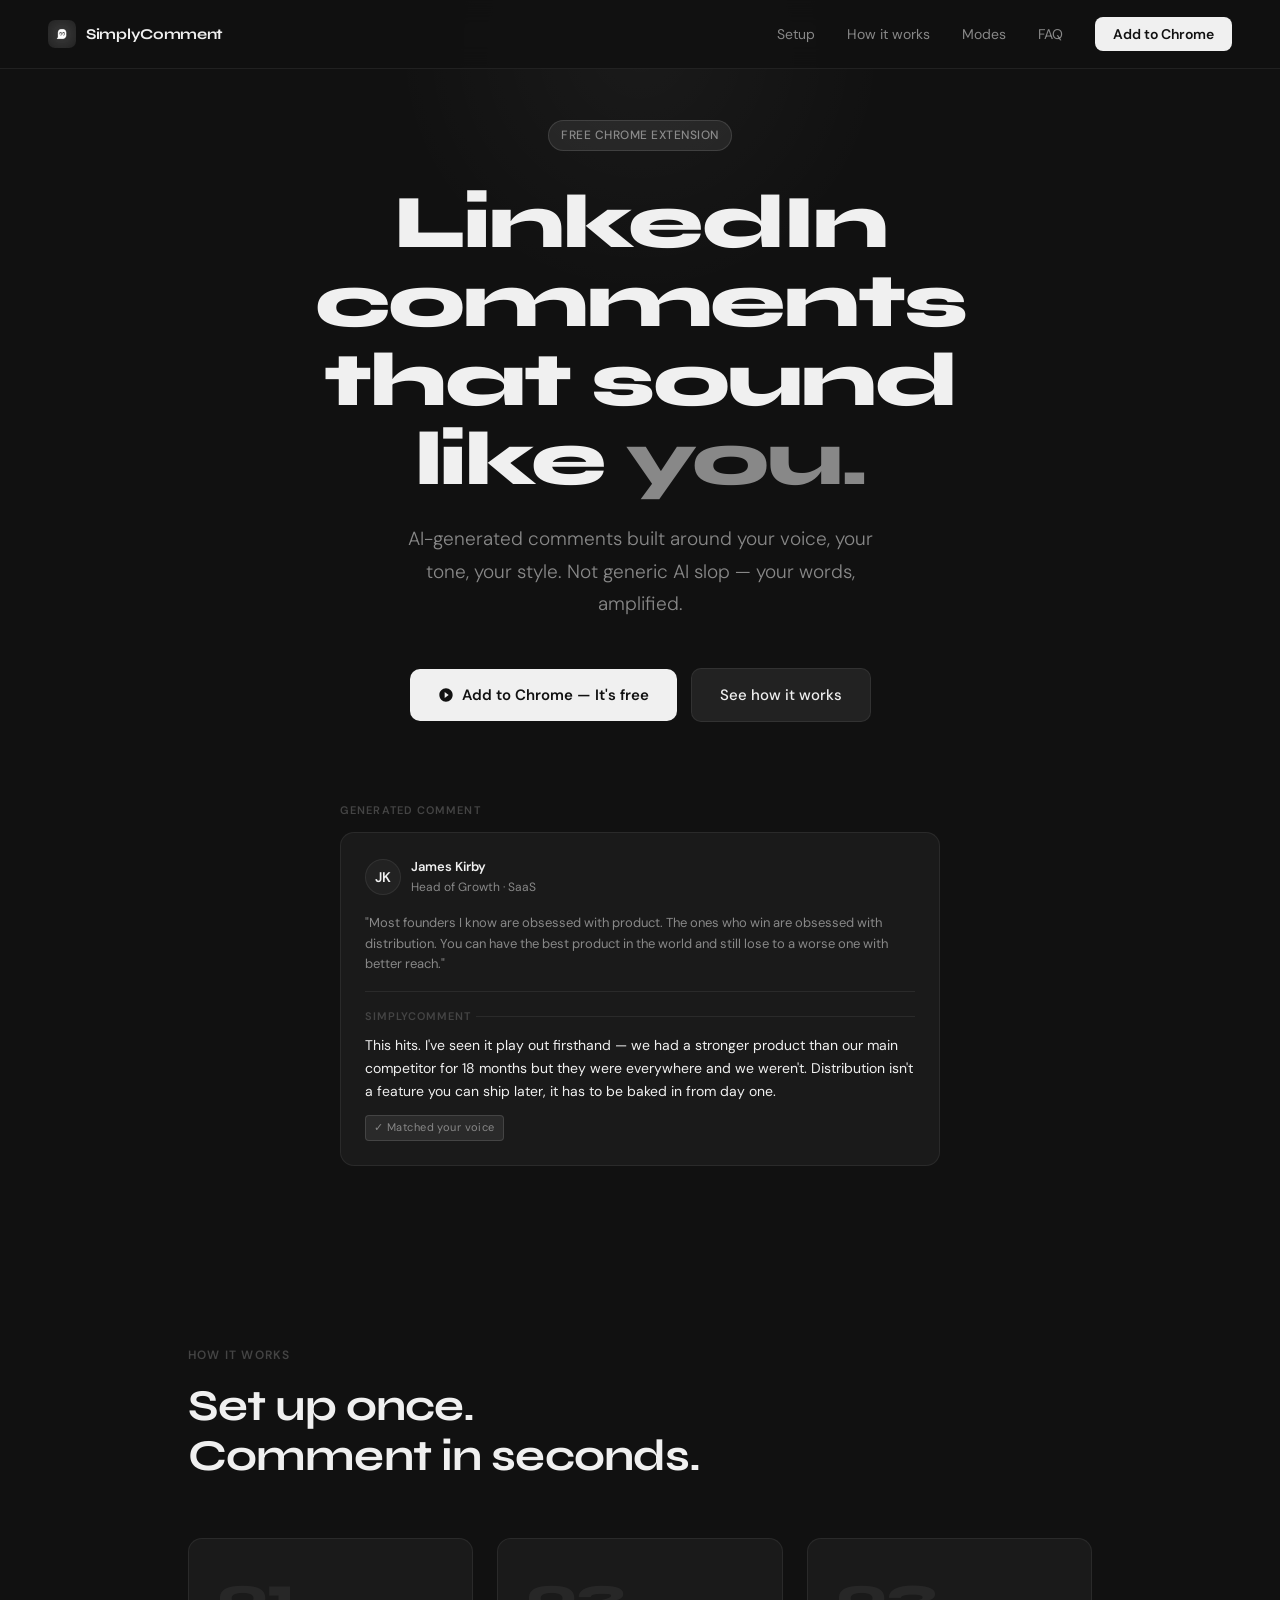
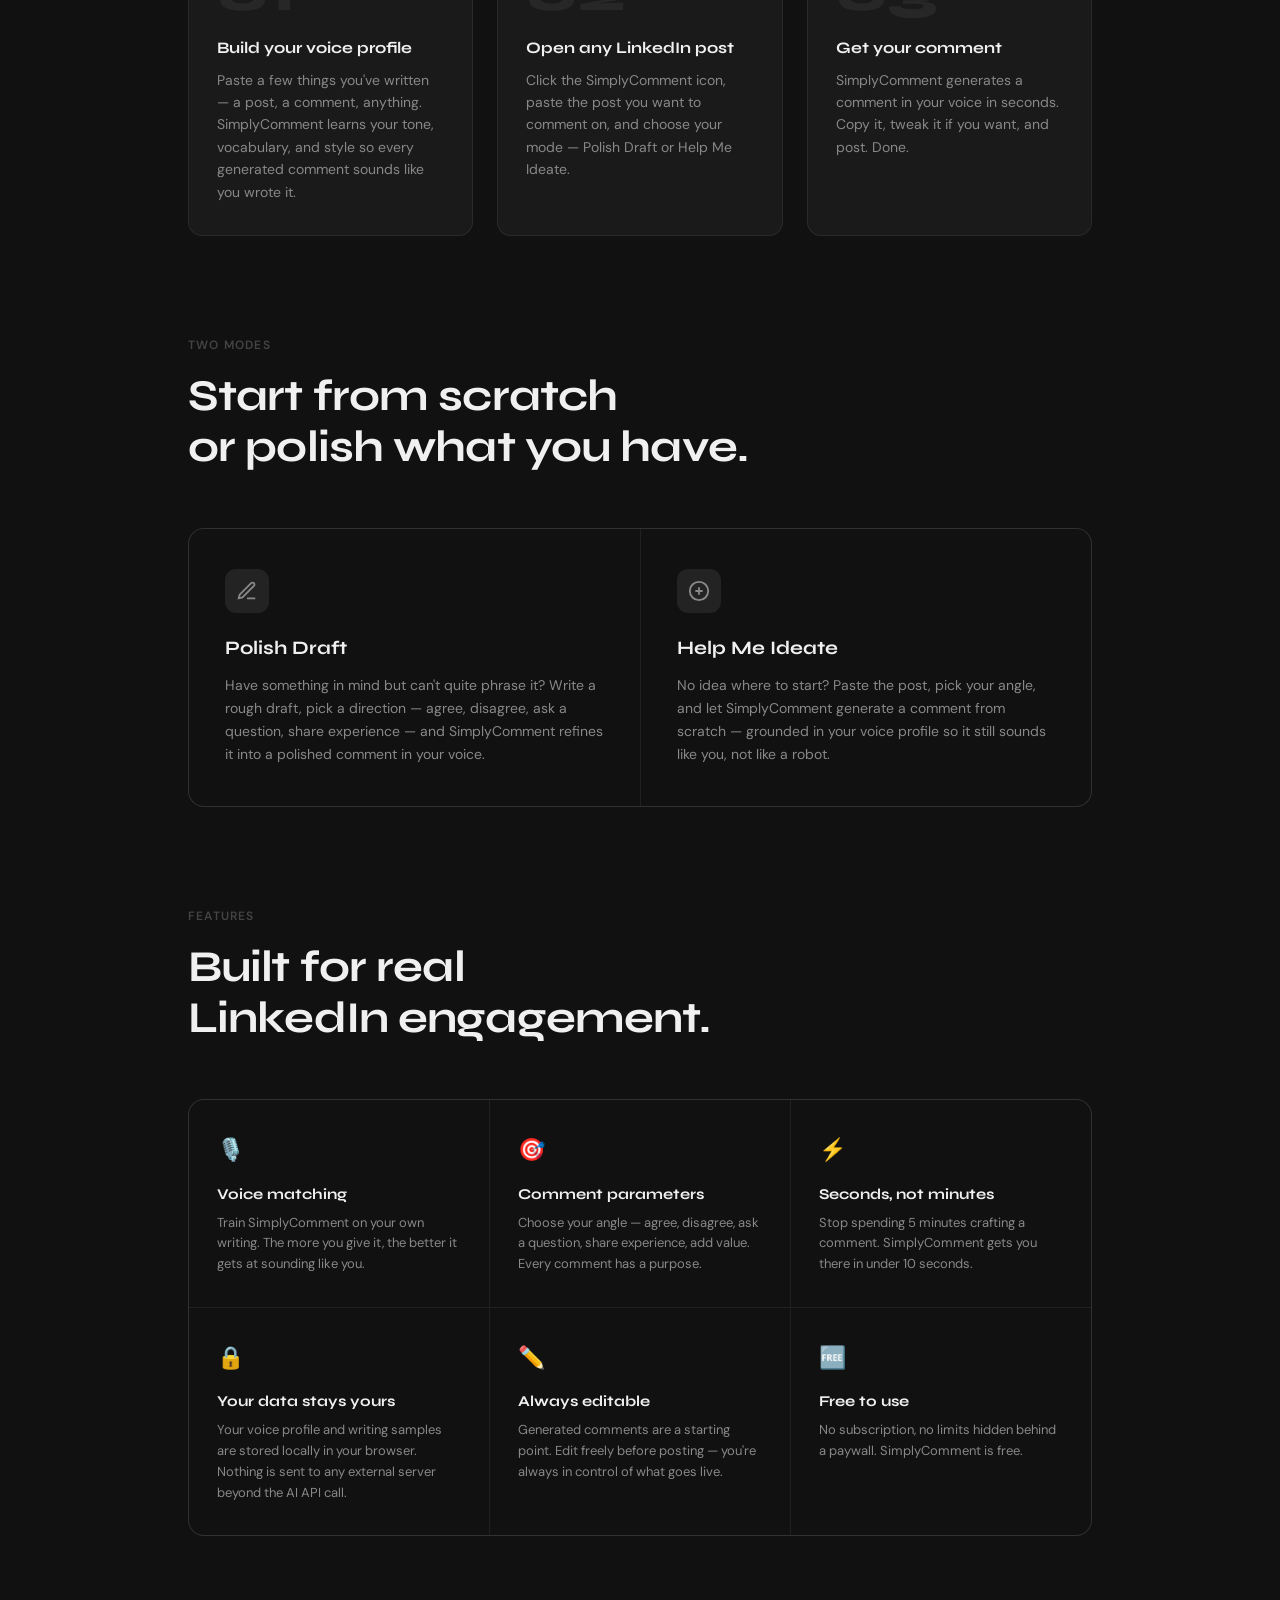
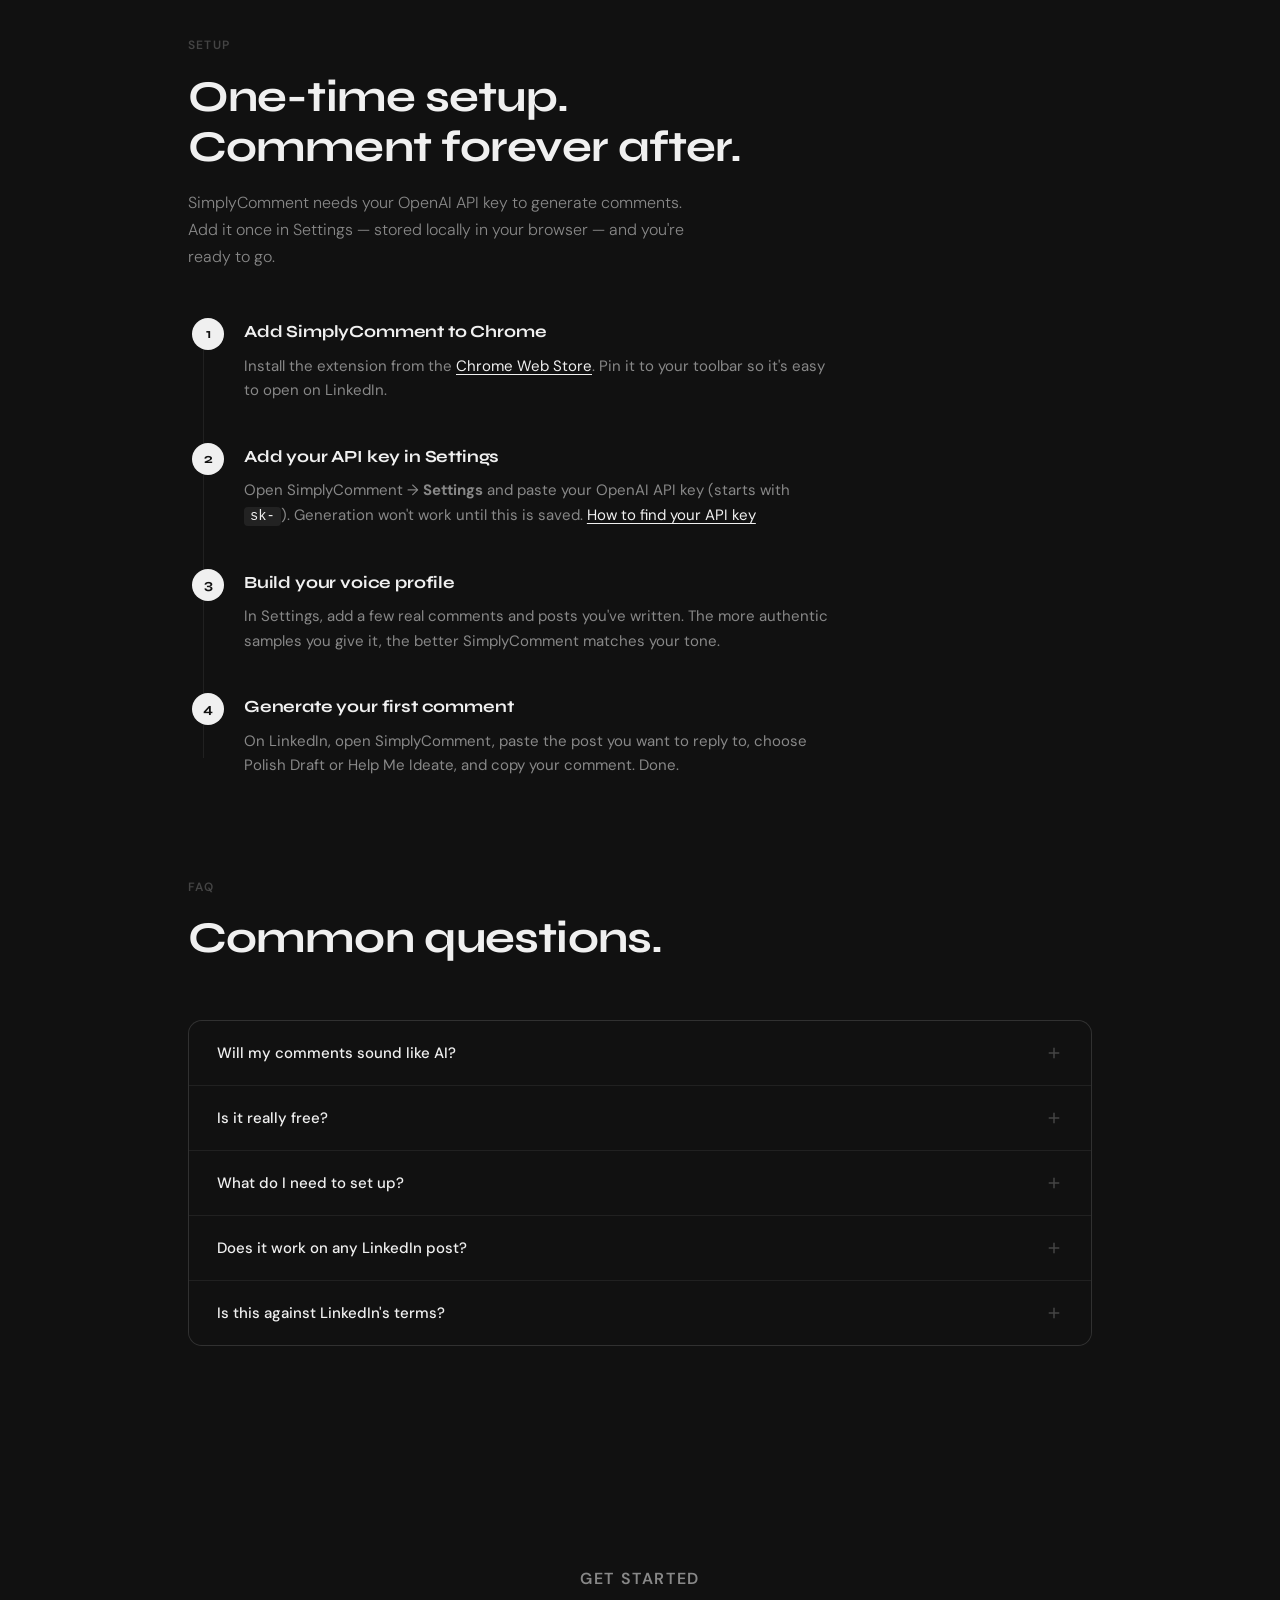
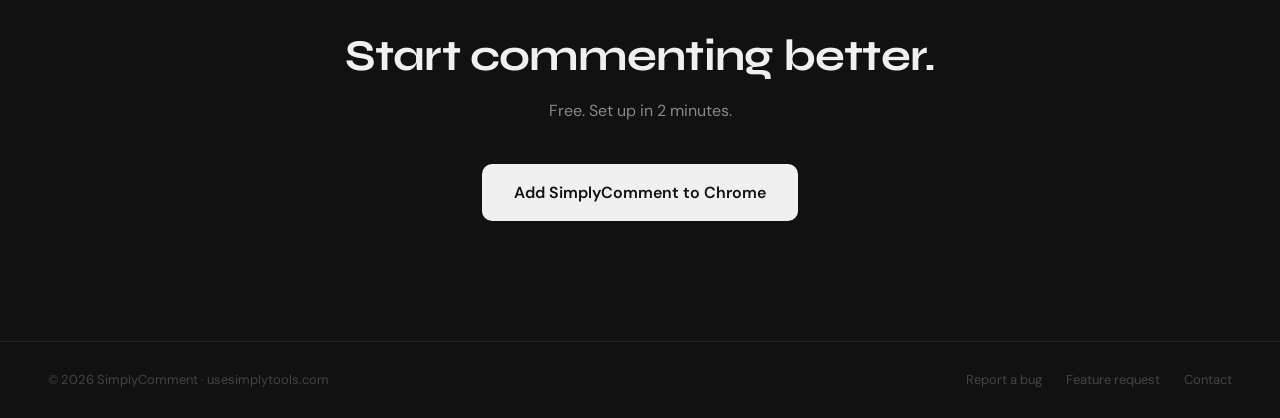
==== commit 70966ddd: "Move setup above FAQ and match site color palette. Co-authored-by: Cursor <cursoragent@cursor.com>" ====
--- a/Website/index.html
+++ b/Website/index.html
@@ -27,7 +27,6 @@
       --text2: #888;
       --text3: #444;
       --border: rgba(255,255,255,0.07);
-      --setup-accent: #d8564e;
     }
 
     html { scroll-behavior: smooth; }
@@ -381,35 +380,12 @@
     .step p { font-size: 14px; color: var(--text2); line-height: 1.6; }
 
     /* ── Setup ── */
-    .setup-section {
-      padding-top: 40px;
-      padding-bottom: 80px;
-    }
-
-    .setup-label {
-      font-size: 12px;
-      font-weight: 700;
-      color: var(--setup-accent);
-      text-transform: uppercase;
-      letter-spacing: 0.12em;
-      margin-bottom: 20px;
-    }
-
-    .setup-section h2.setup-heading {
-      font-family: 'Syne', sans-serif;
-      font-size: clamp(28px, 4vw, 44px);
-      font-weight: 700;
-      letter-spacing: -0.02em;
-      line-height: 1.15;
-      margin-bottom: 16px;
-    }
-
     .setup-intro {
       font-size: 16px;
       color: var(--text2);
       max-width: 520px;
       line-height: 1.7;
-      margin-bottom: 48px;
+      margin: -40px 0 48px;
       font-weight: 300;
     }
 
@@ -428,7 +404,7 @@
       top: 20px;
       bottom: 20px;
       width: 1px;
-      background: rgba(255, 255, 255, 0.1);
+      background: var(--border);
     }
 
     .setup-step {
@@ -445,8 +421,8 @@
       width: 32px;
       height: 32px;
       border-radius: 50%;
-      background: var(--setup-accent);
-      color: #fff;
+      background: var(--text);
+      color: #111;
       font-family: 'Syne', sans-serif;
       font-size: 14px;
       font-weight: 700;
@@ -471,12 +447,12 @@
     }
 
     .setup-step a {
-      color: var(--setup-accent);
-      text-decoration: none;
-      font-weight: 500;
-    }
-
-    .setup-step a:hover { text-decoration: underline; }
+      color: var(--text);
+      text-decoration: underline;
+      text-underline-offset: 3px;
+    }
+
+    .setup-step a:hover { color: var(--text2); }
 
     .setup-step code {
       font-family: ui-monospace, 'Cascadia Code', 'Segoe UI Mono', monospace;
@@ -710,10 +686,97 @@
     </div>
   </section>
 
+  <!-- How it works -->
+  <section class="section" id="how-it-works">
+    <p class="section-label">How it works</p>
+    <h2>Set up once.<br/>Comment in seconds.</h2>
+    <div class="steps">
+      <div class="step">
+        <div class="step-num">01</div>
+        <h3>Build your voice profile</h3>
+        <p>Paste a few things you've written — a post, a comment, anything. SimplyComment learns your tone, vocabulary, and style so every generated comment sounds like you wrote it.</p>
+      </div>
+      <div class="step">
+        <div class="step-num">02</div>
+        <h3>Open any LinkedIn post</h3>
+        <p>Click the SimplyComment icon, paste the post you want to comment on, and choose your mode — Polish Draft or Help Me Ideate.</p>
+      </div>
+      <div class="step">
+        <div class="step-num">03</div>
+        <h3>Get your comment</h3>
+        <p>SimplyComment generates a comment in your voice in seconds. Copy it, tweak it if you want, and post. Done.</p>
+      </div>
+    </div>
+  </section>
+
+  <!-- Two modes -->
+  <section class="section" style="padding-top:0;" id="modes">
+    <p class="section-label">Two modes</p>
+    <h2>Start from scratch<br/>or polish what you have.</h2>
+    <div class="modes">
+      <div class="mode">
+        <div class="mode-icon">
+          <svg viewBox="0 0 24 24" fill="none" stroke="currentColor" stroke-width="2">
+            <path d="M12 20h9"/><path d="M16.5 3.5a2.121 2.121 0 0 1 3 3L7 19l-4 1 1-4L16.5 3.5z"/>
+          </svg>
+        </div>
+        <h3>Polish Draft</h3>
+        <p>Have something in mind but can't quite phrase it? Write a rough draft, pick a direction — agree, disagree, ask a question, share experience — and SimplyComment refines it into a polished comment in your voice.</p>
+      </div>
+      <div class="mode">
+        <div class="mode-icon">
+          <svg viewBox="0 0 24 24" fill="none" stroke="currentColor" stroke-width="2">
+            <circle cx="12" cy="12" r="10"/><line x1="12" y1="8" x2="12" y2="16"/><line x1="8" y1="12" x2="16" y2="12"/>
+          </svg>
+        </div>
+        <h3>Help Me Ideate</h3>
+        <p>No idea where to start? Paste the post, pick your angle, and let SimplyComment generate a comment from scratch — grounded in your voice profile so it still sounds like you, not like a robot.</p>
+      </div>
+    </div>
+  </section>
+
+  <!-- Features -->
+  <section class="section" style="padding-top:0;">
+    <p class="section-label">Features</p>
+    <h2>Built for real<br/>LinkedIn engagement.</h2>
+    <div class="features">
+      <div class="feature">
+        <div class="feature-icon">🎙️</div>
+        <h3>Voice matching</h3>
+        <p>Train SimplyComment on your own writing. The more you give it, the better it gets at sounding like you.</p>
+      </div>
+      <div class="feature">
+        <div class="feature-icon">🎯</div>
+        <h3>Comment parameters</h3>
+        <p>Choose your angle — agree, disagree, ask a question, share experience, add value. Every comment has a purpose.</p>
+      </div>
+      <div class="feature">
+        <div class="feature-icon">⚡</div>
+        <h3>Seconds, not minutes</h3>
+        <p>Stop spending 5 minutes crafting a comment. SimplyComment gets you there in under 10 seconds.</p>
+      </div>
+      <div class="feature">
+        <div class="feature-icon">🔒</div>
+        <h3>Your data stays yours</h3>
+        <p>Your voice profile and writing samples are stored locally in your browser. Nothing is sent to any external server beyond the AI API call.</p>
+      </div>
+      <div class="feature">
+        <div class="feature-icon">✏️</div>
+        <h3>Always editable</h3>
+        <p>Generated comments are a starting point. Edit freely before posting — you're always in control of what goes live.</p>
+      </div>
+      <div class="feature">
+        <div class="feature-icon">🆓</div>
+        <h3>Free to use</h3>
+        <p>No subscription, no limits hidden behind a paywall. SimplyComment is free.</p>
+      </div>
+    </div>
+  </section>
+
   <!-- Setup -->
-  <section class="section setup-section" id="setup">
-    <p class="setup-label">Setup</p>
-    <h2 class="setup-heading">One-time setup.<br/>Comment forever after.</h2>
+  <section class="section" style="padding-top:0;" id="setup">
+    <p class="section-label">Setup</p>
+    <h2>One-time setup.<br/>Comment forever after.</h2>
     <p class="setup-intro">SimplyComment needs your OpenAI API key to generate comments. Add it once in Settings — stored locally in your browser — and you're ready to go.</p>
     <ol class="setup-timeline">
       <li class="setup-step">
@@ -739,93 +802,6 @@
     </ol>
   </section>
 
-  <!-- How it works -->
-  <section class="section" id="how-it-works">
-    <p class="section-label">How it works</p>
-    <h2>Set up once.<br/>Comment in seconds.</h2>
-    <div class="steps">
-      <div class="step">
-        <div class="step-num">01</div>
-        <h3>Build your voice profile</h3>
-        <p>Paste a few things you've written — a post, a comment, anything. SimplyComment learns your tone, vocabulary, and style so every generated comment sounds like you wrote it.</p>
-      </div>
-      <div class="step">
-        <div class="step-num">02</div>
-        <h3>Open any LinkedIn post</h3>
-        <p>Click the SimplyComment icon, paste the post you want to comment on, and choose your mode — Polish Draft or Help Me Ideate.</p>
-      </div>
-      <div class="step">
-        <div class="step-num">03</div>
-        <h3>Get your comment</h3>
-        <p>SimplyComment generates a comment in your voice in seconds. Copy it, tweak it if you want, and post. Done.</p>
-      </div>
-    </div>
-  </section>
-
-  <!-- Two modes -->
-  <section class="section" style="padding-top:0;" id="modes">
-    <p class="section-label">Two modes</p>
-    <h2>Start from scratch<br/>or polish what you have.</h2>
-    <div class="modes">
-      <div class="mode">
-        <div class="mode-icon">
-          <svg viewBox="0 0 24 24" fill="none" stroke="currentColor" stroke-width="2">
-            <path d="M12 20h9"/><path d="M16.5 3.5a2.121 2.121 0 0 1 3 3L7 19l-4 1 1-4L16.5 3.5z"/>
-          </svg>
-        </div>
-        <h3>Polish Draft</h3>
-        <p>Have something in mind but can't quite phrase it? Write a rough draft, pick a direction — agree, disagree, ask a question, share experience — and SimplyComment refines it into a polished comment in your voice.</p>
-      </div>
-      <div class="mode">
-        <div class="mode-icon">
-          <svg viewBox="0 0 24 24" fill="none" stroke="currentColor" stroke-width="2">
-            <circle cx="12" cy="12" r="10"/><line x1="12" y1="8" x2="12" y2="16"/><line x1="8" y1="12" x2="16" y2="12"/>
-          </svg>
-        </div>
-        <h3>Help Me Ideate</h3>
-        <p>No idea where to start? Paste the post, pick your angle, and let SimplyComment generate a comment from scratch — grounded in your voice profile so it still sounds like you, not like a robot.</p>
-      </div>
-    </div>
-  </section>
-
-  <!-- Features -->
-  <section class="section" style="padding-top:0;">
-    <p class="section-label">Features</p>
-    <h2>Built for real<br/>LinkedIn engagement.</h2>
-    <div class="features">
-      <div class="feature">
-        <div class="feature-icon">🎙️</div>
-        <h3>Voice matching</h3>
-        <p>Train SimplyComment on your own writing. The more you give it, the better it gets at sounding like you.</p>
-      </div>
-      <div class="feature">
-        <div class="feature-icon">🎯</div>
-        <h3>Comment parameters</h3>
-        <p>Choose your angle — agree, disagree, ask a question, share experience, add value. Every comment has a purpose.</p>
-      </div>
-      <div class="feature">
-        <div class="feature-icon">⚡</div>
-        <h3>Seconds, not minutes</h3>
-        <p>Stop spending 5 minutes crafting a comment. SimplyComment gets you there in under 10 seconds.</p>
-      </div>
-      <div class="feature">
-        <div class="feature-icon">🔒</div>
-        <h3>Your data stays yours</h3>
-        <p>Your voice profile and writing samples are stored locally in your browser. Nothing is sent to any external server beyond the AI API call.</p>
-      </div>
-      <div class="feature">
-        <div class="feature-icon">✏️</div>
-        <h3>Always editable</h3>
-        <p>Generated comments are a starting point. Edit freely before posting — you're always in control of what goes live.</p>
-      </div>
-      <div class="feature">
-        <div class="feature-icon">🆓</div>
-        <h3>Free to use</h3>
-        <p>No subscription, no limits hidden behind a paywall. SimplyComment is free.</p>
-      </div>
-    </div>
-  </section>
-
   <!-- FAQ -->
   <section class="section" style="padding-top:0;" id="faq">
     <p class="section-label">FAQ</p>
